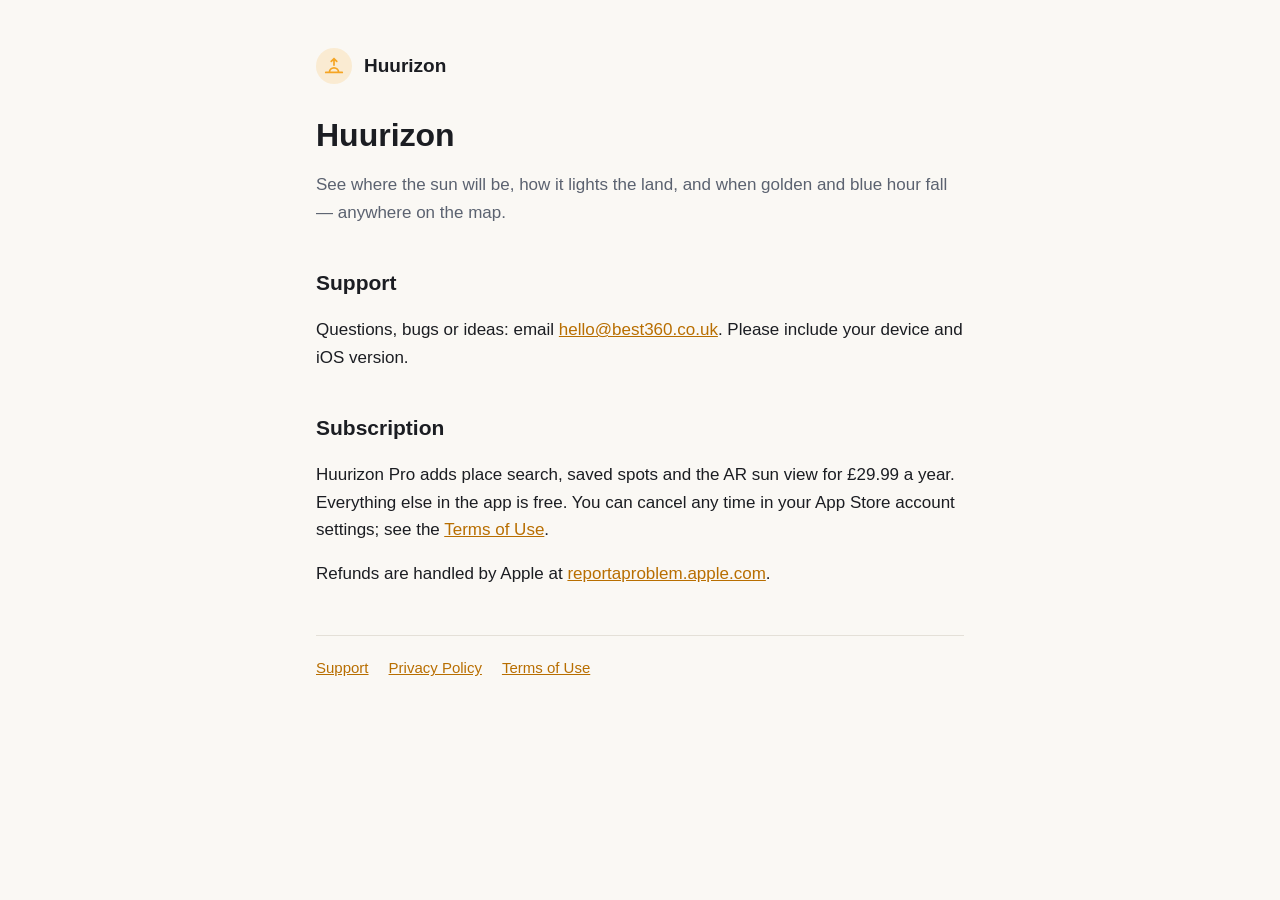
==== index.html @ f7f64479 "Add Huurizon support, privacy and terms pages Co-Authored-By: Claude Opus 5.5 <noreply@anthropic.com" ====
<!doctype html>
<html lang="en">
<head><meta charset="utf-8"><meta name="viewport" content="width=device-width, initial-scale=1"><link rel="stylesheet" href="style.css"><title>Huurizon — Support</title></head>
<body><main>
<header><span class="mark"><svg width="22" height="22" viewBox="0 0 24 24" fill="none" stroke="#F5A524" stroke-width="1.9" stroke-linecap="round" aria-hidden="true"><path d="M3 19h18M7 19a5 5 0 0110 0M12 4v7M9 7l3-3 3 3"/></svg></span><a href="index.html">Huurizon</a></header>
<h1>Huurizon</h1>
<p class="muted">See where the sun will be, how it lights the land, and when golden and blue hour fall — anywhere on the map.</p>
<h2>Support</h2>
<p>Questions, bugs or ideas: email <a href="mailto:hello@best360.co.uk">hello@best360.co.uk</a>. Please include your device and iOS version.</p>
<h2>Subscription</h2>
<p>Huurizon Pro adds place search, saved spots and the AR sun view for £29.99 a year. Everything else in the app is free. You can cancel any time in your App Store account settings; see the <a href="terms.html">Terms of Use</a>.</p>
<p>Refunds are handled by Apple at <a href="https://reportaproblem.apple.com">reportaproblem.apple.com</a>.</p>
<nav><a href="index.html">Support</a><a href="privacy.html">Privacy Policy</a><a href="terms.html">Terms of Use</a></nav>
</main></body>
</html>
---- style.css ----
:root{--bg:#FAF8F4;--text:#1B1D22;--muted:#5B6270;--rule:#E4E0D8;--accent:#B86E00;--card:#FFFFFF}
@media (prefers-color-scheme:dark){:root{--bg:#0E1117;--text:#F3F1EC;--muted:#A6ADBA;--rule:#262B35;--accent:#F5A524;--card:#161A22}}
*{box-sizing:border-box}
body{margin:0;background:var(--bg);color:var(--text);font:17px/1.6 -apple-system,BlinkMacSystemFont,"SF Pro Text","Helvetica Neue",sans-serif;-webkit-font-smoothing:antialiased}
main{max-width:680px;margin:0 auto;padding:48px 16px 80px}
header{display:flex;align-items:center;gap:12px;margin-bottom:32px}
header a{color:var(--text);text-decoration:none;font-weight:700;font-size:19px}
.mark{width:36px;height:36px;border-radius:18px;background:rgba(245,165,36,.16);display:flex;align-items:center;justify-content:center;flex-shrink:0}
h1{font-size:32px;line-height:1.2;margin:0 0 8px}
h2{font-size:21px;margin:40px 0 8px}
p,li{color:var(--text)}
.muted{color:var(--muted)}
a{color:var(--accent)}
table{width:100%;border-collapse:collapse;margin:16px 0;font-size:15px}
th,td{text-align:left;vertical-align:top;padding:10px 8px;border-top:1px solid var(--rule)}
th{color:var(--muted);font-weight:600}
.summary{background:var(--card);border:1px solid var(--rule);border-radius:14px;padding:4px 20px;margin:24px 0}
nav{display:flex;gap:20px;flex-wrap:wrap;margin-top:48px;padding-top:20px;border-top:1px solid var(--rule);font-size:15px}
@media (max-width:520px){table,thead,tbody,tr,th,td{display:block}thead{display:none}td{border-top:0;padding:2px 0}tr{border-top:1px solid var(--rule);padding:10px 0}td:first-child{font-weight:600}}
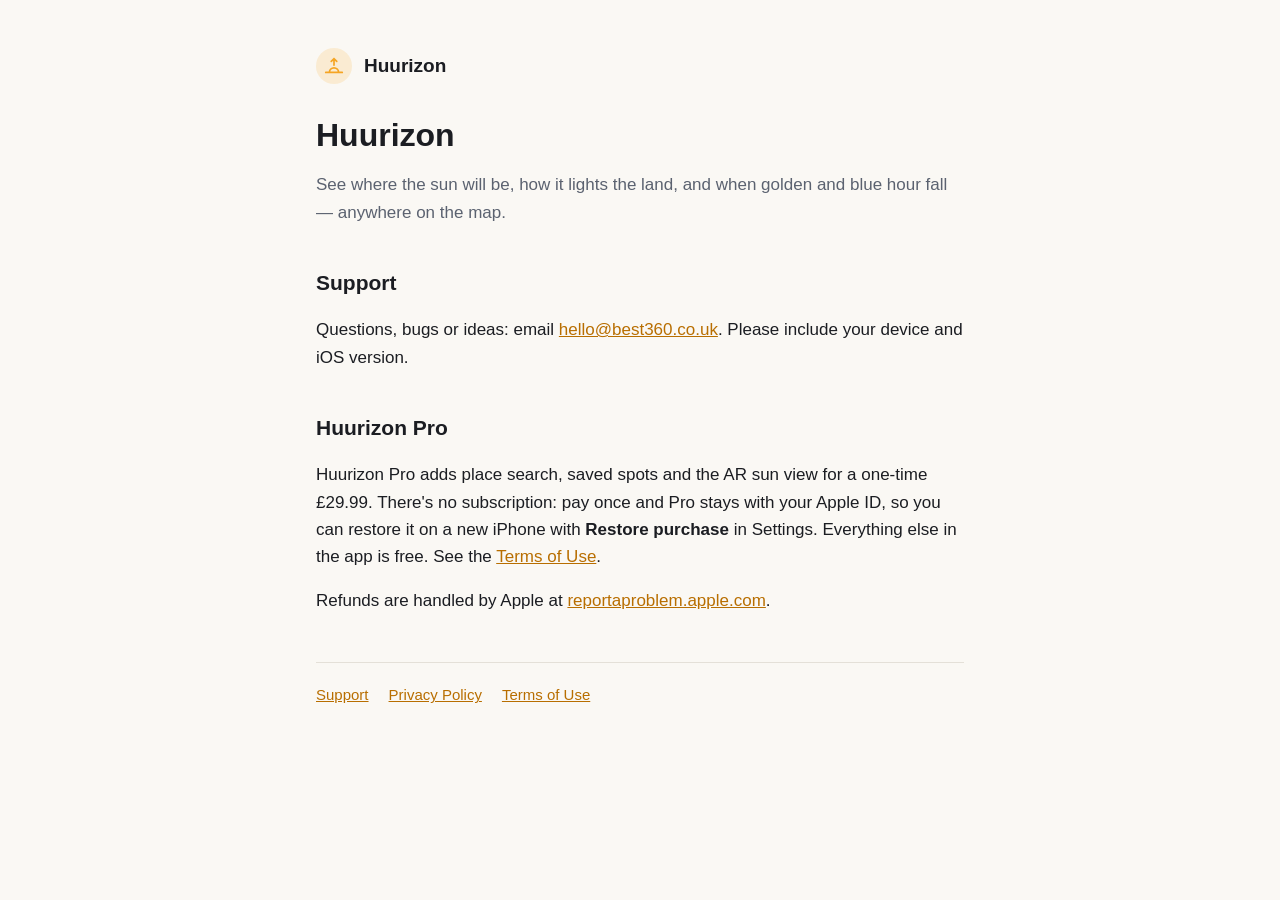
==== commit d1fad4f1: "Pro is a one-time £29.99 purchase, not a subscription Support, privacy and terms pages updated; last" ====
--- a/index.html
+++ b/index.html
@@ -7,8 +7,8 @@
 <p class="muted">See where the sun will be, how it lights the land, and when golden and blue hour fall — anywhere on the map.</p>
 <h2>Support</h2>
 <p>Questions, bugs or ideas: email <a href="mailto:hello@best360.co.uk">hello@best360.co.uk</a>. Please include your device and iOS version.</p>
-<h2>Subscription</h2>
-<p>Huurizon Pro adds place search, saved spots and the AR sun view for £29.99 a year. Everything else in the app is free. You can cancel any time in your App Store account settings; see the <a href="terms.html">Terms of Use</a>.</p>
+<h2>Huurizon Pro</h2>
+<p>Huurizon Pro adds place search, saved spots and the AR sun view for a one-time £29.99. There's no subscription: pay once and Pro stays with your Apple ID, so you can restore it on a new iPhone with <strong>Restore purchase</strong> in Settings. Everything else in the app is free. See the <a href="terms.html">Terms of Use</a>.</p>
 <p>Refunds are handled by Apple at <a href="https://reportaproblem.apple.com">reportaproblem.apple.com</a>.</p>
 <nav><a href="index.html">Support</a><a href="privacy.html">Privacy Policy</a><a href="terms.html">Terms of Use</a></nav>
 </main></body>
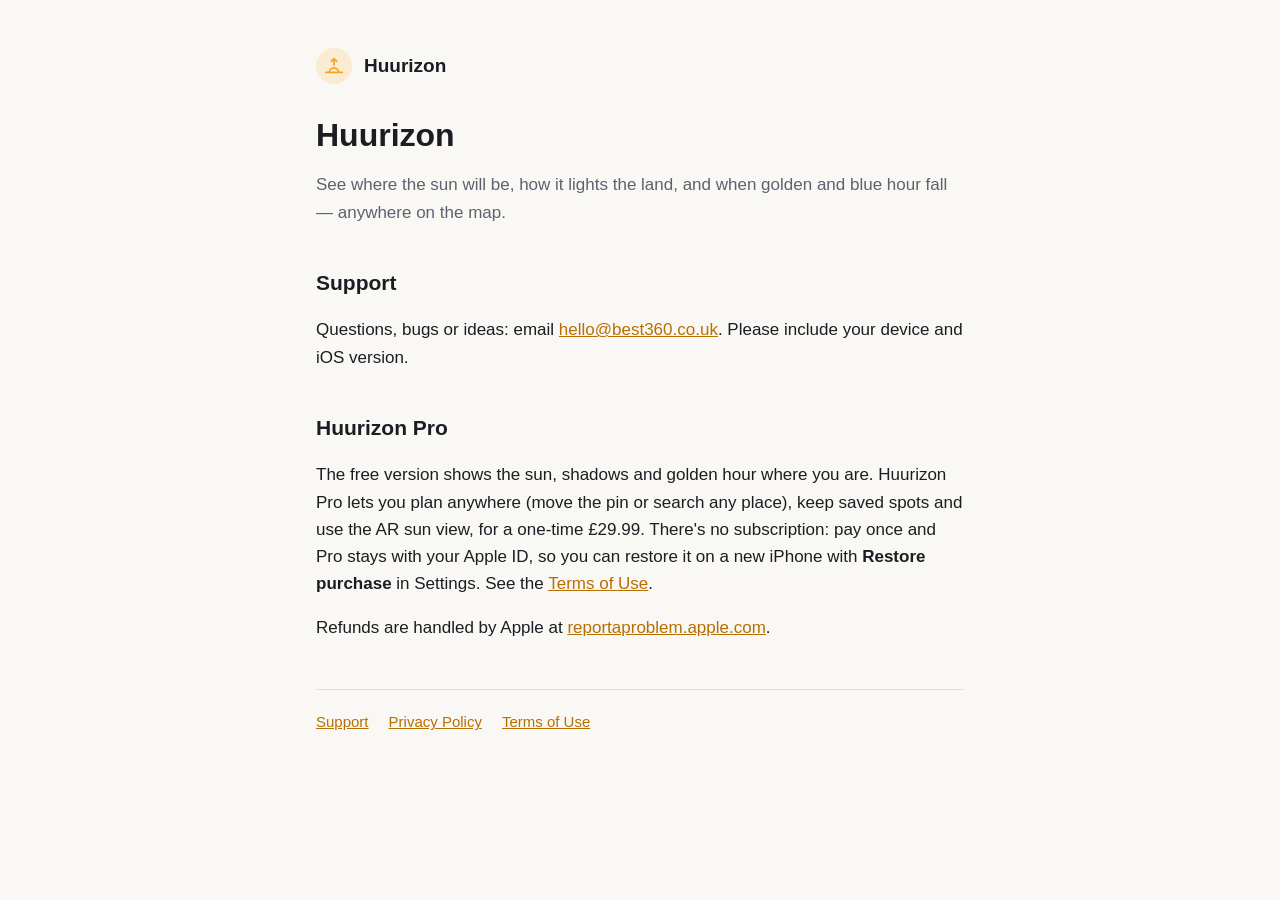
==== commit 38d6fa93: "Free shows the sun where you are; Pro plans anywhere Support, terms and privacy pages updated (priva" ====
--- a/index.html
+++ b/index.html
@@ -8,7 +8,7 @@
 <h2>Support</h2>
 <p>Questions, bugs or ideas: email <a href="mailto:hello@best360.co.uk">hello@best360.co.uk</a>. Please include your device and iOS version.</p>
 <h2>Huurizon Pro</h2>
-<p>Huurizon Pro adds place search, saved spots and the AR sun view for a one-time £29.99. There's no subscription: pay once and Pro stays with your Apple ID, so you can restore it on a new iPhone with <strong>Restore purchase</strong> in Settings. Everything else in the app is free. See the <a href="terms.html">Terms of Use</a>.</p>
+<p>The free version shows the sun, shadows and golden hour where you are. Huurizon Pro lets you plan anywhere (move the pin or search any place), keep saved spots and use the AR sun view, for a one-time £29.99. There's no subscription: pay once and Pro stays with your Apple ID, so you can restore it on a new iPhone with <strong>Restore purchase</strong> in Settings. See the <a href="terms.html">Terms of Use</a>.</p>
 <p>Refunds are handled by Apple at <a href="https://reportaproblem.apple.com">reportaproblem.apple.com</a>.</p>
 <nav><a href="index.html">Support</a><a href="privacy.html">Privacy Policy</a><a href="terms.html">Terms of Use</a></nav>
 </main></body>
